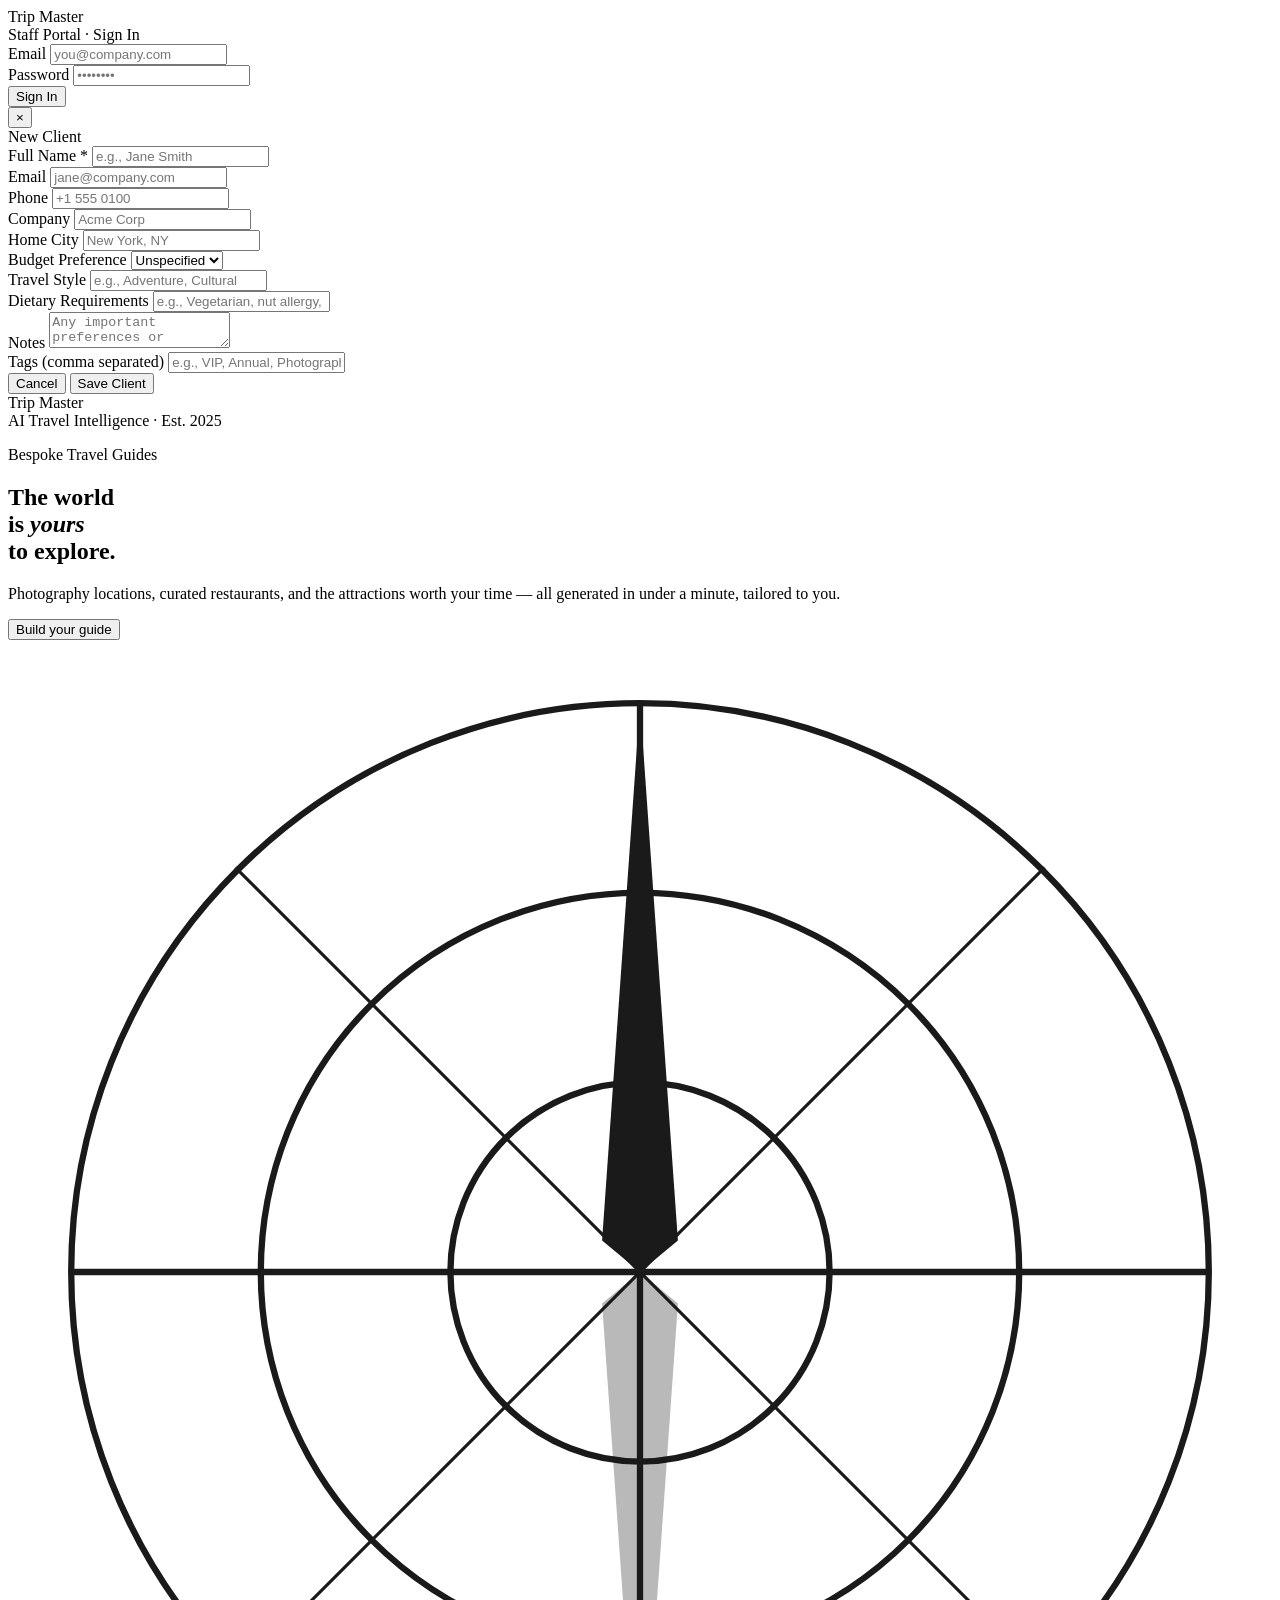
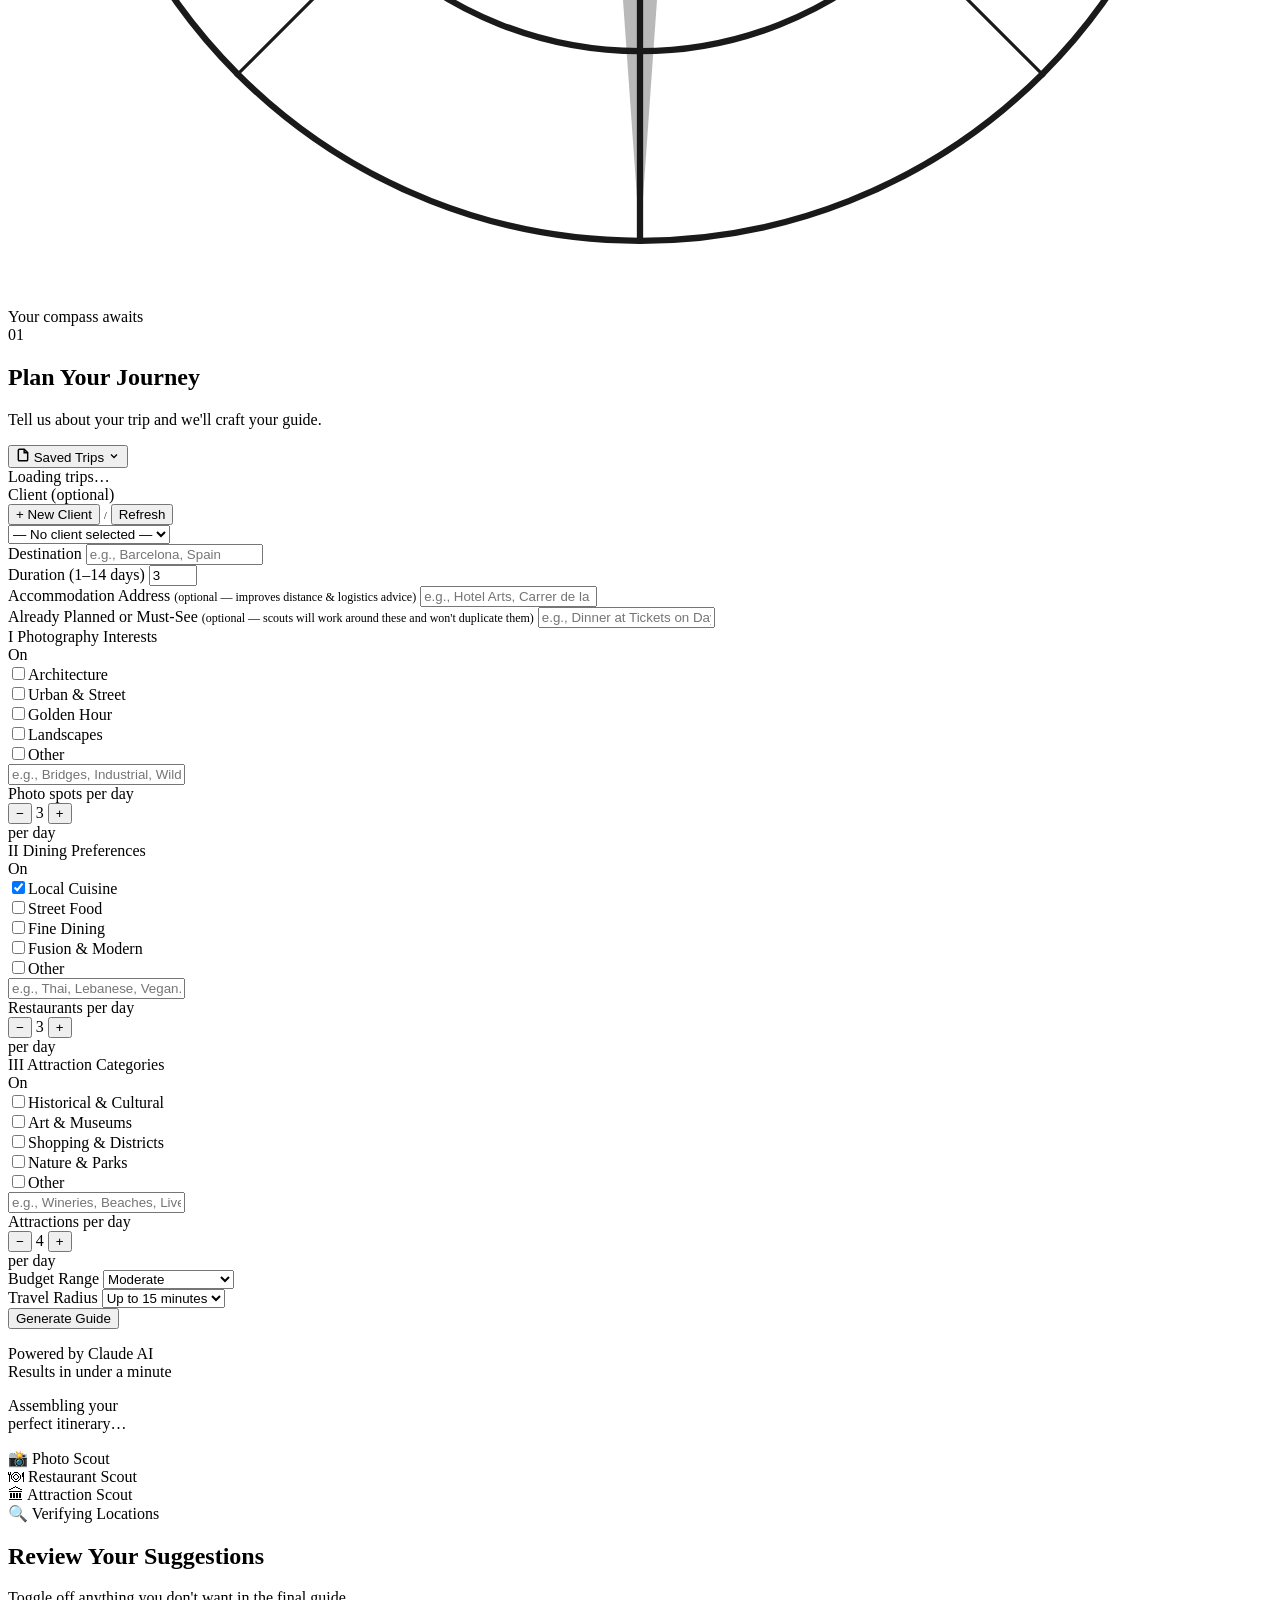
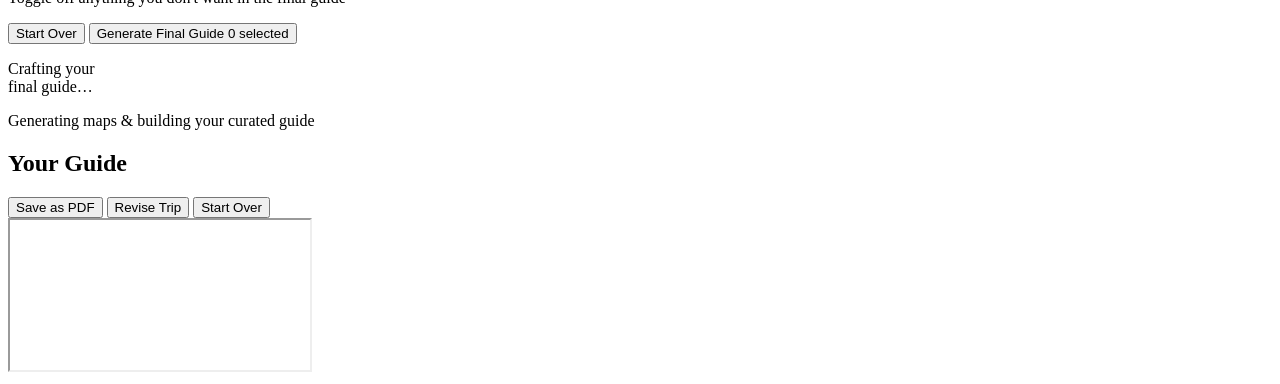
==== frontend/index.html @ 111f6214 "Phase 6: Frontend split — native ES modules, no build step Split the 2721-line index.html into front" ====
<!DOCTYPE html>
<html lang="en">
<head>
    <meta charset="UTF-8">
    <meta name="viewport" content="width=device-width, initial-scale=1.0">
    <title>Trip Master — Bespoke Travel Guides</title>
    <link rel="preconnect" href="https://fonts.googleapis.com">
    <link href="https://fonts.googleapis.com/css2?family=Playfair+Display:ital,wght@0,400;0,700;1,400;1,700&family=Inter:wght@300;400;500;600&display=swap" rel="stylesheet">
    <link rel="stylesheet" href="/src/styles/main.css">
</head>
<body>

    <!-- LOGIN SCREEN (shown when not authenticated) -->
    <div class="login-screen" id="loginScreen">
        <div class="login-box">
            <div class="login-brand">Trip Master</div>
            <div class="login-kicker">Staff Portal &middot; Sign In</div>
            <form id="loginForm" onsubmit="handleLogin(event)">
                <div class="login-field">
                    <label for="loginEmail">Email</label>
                    <input type="email" id="loginEmail" placeholder="you@company.com" required autocomplete="username">
                </div>
                <div class="login-field">
                    <label for="loginPassword">Password</label>
                    <input type="password" id="loginPassword" placeholder="••••••••" required autocomplete="current-password">
                </div>
                <button type="submit" class="login-btn" id="loginBtn">Sign In</button>
                <div class="login-error" id="loginError"></div>
            </form>
        </div>
    </div>

    <!-- CLIENT MODAL (create new client) -->
    <div class="modal-overlay" id="clientModal">
        <div class="modal-box">
            <button class="modal-close" onclick="closeClientModal()" title="Close">&times;</button>
            <div class="modal-title">New Client</div>
            <form id="clientForm" onsubmit="saveNewClient(event)">
                <div class="modal-field">
                    <label>Full Name *</label>
                    <input type="text" id="cName" placeholder="e.g., Jane Smith" required>
                </div>
                <div class="modal-row">
                    <div class="modal-field">
                        <label>Email</label>
                        <input type="email" id="cEmail" placeholder="jane@company.com">
                    </div>
                    <div class="modal-field">
                        <label>Phone</label>
                        <input type="tel" id="cPhone" placeholder="+1 555 0100">
                    </div>
                </div>
                <div class="modal-row">
                    <div class="modal-field">
                        <label>Company</label>
                        <input type="text" id="cCompany" placeholder="Acme Corp">
                    </div>
                    <div class="modal-field">
                        <label>Home City</label>
                        <input type="text" id="cHomeCity" placeholder="New York, NY">
                    </div>
                </div>
                <div class="modal-row">
                    <div class="modal-field">
                        <label>Budget Preference</label>
                        <select id="cBudget">
                            <option value="">Unspecified</option>
                            <option value="budget">Budget</option>
                            <option value="moderate">Moderate</option>
                            <option value="upscale">Upscale</option>
                            <option value="luxury">Luxury</option>
                        </select>
                    </div>
                    <div class="modal-field">
                        <label>Travel Style</label>
                        <input type="text" id="cTravelStyle" placeholder="e.g., Adventure, Cultural">
                    </div>
                </div>
                <div class="modal-field">
                    <label>Dietary Requirements</label>
                    <input type="text" id="cDietary" placeholder="e.g., Vegetarian, nut allergy, no shellfish, halal">
                </div>
                <div class="modal-field">
                    <label>Notes</label>
                    <textarea id="cNotes" placeholder="Any important preferences or context…"></textarea>
                </div>
                <div class="modal-field">
                    <label>Tags (comma separated)</label>
                    <input type="text" id="cTags" placeholder="e.g., VIP, Annual, Photography">
                </div>
                <div class="modal-actions">
                    <button type="button" class="modal-btn" onclick="closeClientModal()">Cancel</button>
                    <button type="submit" class="modal-btn primary" id="saveClientBtn">Save Client</button>
                </div>
            </form>
        </div>
    </div>

    <!-- MASTHEAD -->
    <header class="masthead">
        <div class="masthead-brand">Trip Master</div>
        <div class="masthead-user" id="mastheadUser" style="display:none">
            <span class="masthead-user-name">Signed in as <strong id="mastheadUserName"></strong></span>
            <button class="masthead-btn" onclick="openTripsPanel()" title="View saved trips">Saved Trips</button>
            <button class="masthead-btn" onclick="handleLogout()">Sign Out</button>
        </div>
        <div class="masthead-issue" id="mastheadIssue">AI Travel Intelligence &middot; Est. 2025</div>
    </header>

    <!-- HERO -->
    <section class="hero-spread">
        <div class="hero-text">
            <p class="kicker">Bespoke Travel Guides</p>
            <h1 class="hero-headline">The world<br>is <em>yours</em><br>to explore.</h1>
            <p class="hero-dek">Photography locations, curated restaurants, and the attractions worth your time — all generated in under a minute, tailored to you.</p>
            <button class="hero-cta" onclick="document.querySelector('.form-wrap').scrollIntoView({behavior:'smooth'})">
                Build your guide
                <span class="hero-cta-arrow"></span>
            </button>
        </div>
        <div class="hero-visual">
            <svg viewBox="0 0 200 200" fill="none" xmlns="http://www.w3.org/2000/svg">
                <circle cx="100" cy="100" r="90" stroke="#1a1a1a" stroke-width="1"/>
                <circle cx="100" cy="100" r="60" stroke="#1a1a1a" stroke-width="1"/>
                <circle cx="100" cy="100" r="30" stroke="#1a1a1a" stroke-width="1"/>
                <line x1="100" y1="10" x2="100" y2="190" stroke="#1a1a1a" stroke-width="1"/>
                <line x1="10" y1="100" x2="190" y2="100" stroke="#1a1a1a" stroke-width="1"/>
                <line x1="36" y1="36" x2="164" y2="164" stroke="#1a1a1a" stroke-width="0.5"/>
                <line x1="164" y1="36" x2="36" y2="164" stroke="#1a1a1a" stroke-width="0.5"/>
                <polygon points="100,10 106,95 100,100 94,95" fill="#1a1a1a"/>
                <polygon points="100,190 94,105 100,100 106,105" fill="#1a1a1a" opacity="0.3"/>
            </svg>
            <span class="hero-visual-label">Your compass awaits</span>
        </div>
    </section>

    <!-- FORM -->
    <section class="form-wrap">
        <div class="form-header">
            <div class="form-issue-number">01</div>
            <div class="form-title-group">
                <h2>Plan Your Journey</h2>
                <p>Tell us about your trip and we'll craft your guide.</p>
            </div>
        </div>

        <!-- Saved trips panel (collapsible) -->
        <button type="button" class="trips-panel-toggle" id="tripsPanelToggle" onclick="toggleTripsPanel()">
            <svg width="14" height="14" viewBox="0 0 24 24" fill="none" stroke="currentColor" stroke-width="2.5"><path d="M14 2H6a2 2 0 0 0-2 2v16a2 2 0 0 0 2 2h12a2 2 0 0 0 2-2V8z"/><polyline points="14 2 14 8 20 8"/></svg>
            Saved Trips
            <span id="tripsPanelCount" style="font-size:0.6rem;color:var(--rule)"></span>
            <svg class="trips-arrow" width="12" height="12" viewBox="0 0 24 24" fill="none" stroke="currentColor" stroke-width="2.5"><polyline points="6 9 12 15 18 9"/></svg>
        </button>
        <div class="trips-panel" id="tripsPanel">
            <div class="trips-panel-inner" id="tripsPanelInner">
                <div class="trips-empty">Loading trips…</div>
            </div>
        </div>

        <form id="tripForm">

            <!-- Client selector -->
            <div class="client-field-wrap">
                <div class="client-field-label">
                    <span>Client (optional)</span>
                    <div class="client-field-actions">
                        <button type="button" class="client-action-btn" onclick="openClientModal()">+ New Client</button>
                        <span style="color:var(--rule);font-size:0.62rem;">/</span>
                        <button type="button" class="client-action-btn" onclick="refreshClientList()">Refresh</button>
                    </div>
                </div>
                <select id="clientSelect" class="client-select">
                    <option value="">— No client selected —</option>
                </select>
            </div>

            <div class="field-row">
                <div class="field">
                    <label for="location">Destination</label>
                    <input type="text" id="location" placeholder="e.g., Barcelona, Spain" required>
                </div>
                <div class="field">
                    <label for="duration">Duration (1–14 days)</label>
                    <input type="number" id="duration" min="1" max="14" value="3" required>
                </div>
            </div>

            <div class="field-row">
                <div class="field" style="grid-column: 1 / -1;">
                    <label for="accommodation">Accommodation Address <span style="font-weight:300;text-transform:none;letter-spacing:0;font-size:0.75em;color:var(--rule)">(optional — improves distance &amp; logistics advice)</span></label>
                    <input type="text" id="accommodation" placeholder="e.g., Hotel Arts, Carrer de la Marina 19-21, Barcelona">
                </div>
            </div>

            <div class="field-row">
                <div class="field" style="grid-column: 1 / -1;">
                    <label for="prePlanned">Already Planned or Must-See <span style="font-weight:300;text-transform:none;letter-spacing:0;font-size:0.75em;color:var(--rule)">(optional — scouts will work around these and won't duplicate them)</span></label>
                    <input type="text" id="prePlanned" placeholder="e.g., Dinner at Tickets on Day 2, Sagrada Família visit booked for Day 1 morning">
                </div>
            </div>

            <!-- Photography -->
            <div class="cat-section" id="section-photos">
                <div class="cat-header">
                    <span class="cat-number">I</span>
                    <span class="cat-title">Photography Interests</span>
                    <div class="section-toggle on" id="toggle-photos" onclick="toggleSection('photos')" title="Enable or disable this section">
                        <span class="section-toggle-label" id="toggle-photos-label">On</span>
                        <div class="toggle-track"><div class="toggle-thumb"></div></div>
                    </div>
                </div>
                <div class="pill-grid">
                    <div class="pill-item"><input type="checkbox" id="p1" name="photo_interests" value="Architecture & Buildings"><label for="p1">Architecture</label></div>
                    <div class="pill-item"><input type="checkbox" id="p2" name="photo_interests" value="Urban & Street Photography"><label for="p2">Urban & Street</label></div>
                    <div class="pill-item"><input type="checkbox" id="p3" name="photo_interests" value="Sunrise & Sunset (Golden Hour)"><label for="p3">Golden Hour</label></div>
                    <div class="pill-item"><input type="checkbox" id="p4" name="photo_interests" value="Landscapes & Nature"><label for="p4">Landscapes</label></div>
                    <div class="pill-item"><input type="checkbox" id="p5" name="photo_interests" value="other" onchange="toggleOther(this,'photo_other_text')"><label for="p5">Other</label></div>
                </div>
                <div class="other-reveal" id="photo_other_text_wrapper">
                    <input type="text" id="photo_other_text" placeholder="e.g., Bridges, Industrial, Wildlife...">
                </div>
                <div class="count-row">
                    <span class="count-label">Photo spots per day</span>
                    <div class="count-stepper">
                        <button type="button" class="count-btn" onclick="adjustCount('photos_per_day', -1)">−</button>
                        <span class="count-value" id="photos_per_day_display">3</span>
                        <button type="button" class="count-btn" onclick="adjustCount('photos_per_day', 1)">+</button>
                    </div>
                    <input type="hidden" id="photos_per_day" value="3">
                    <span class="count-hint">per day</span>
                </div>
            </div>

            <!-- Dining -->
            <div class="cat-section" id="section-dining">
                <div class="cat-header">
                    <span class="cat-number">II</span>
                    <span class="cat-title">Dining Preferences</span>
                    <div class="section-toggle on" id="toggle-dining" onclick="toggleSection('dining')" title="Enable or disable this section">
                        <span class="section-toggle-label" id="toggle-dining-label">On</span>
                        <div class="toggle-track"><div class="toggle-thumb"></div></div>
                    </div>
                </div>
                <div class="pill-grid">
                    <div class="pill-item"><input type="checkbox" id="c1" name="cuisines" value="Traditional Local Cuisine" checked><label for="c1">Local Cuisine</label></div>
                    <div class="pill-item"><input type="checkbox" id="c2" name="cuisines" value="Street Food & Casual"><label for="c2">Street Food</label></div>
                    <div class="pill-item"><input type="checkbox" id="c3" name="cuisines" value="Fine Dining & Upscale"><label for="c3">Fine Dining</label></div>
                    <div class="pill-item"><input type="checkbox" id="c4" name="cuisines" value="Fusion & Modern"><label for="c4">Fusion & Modern</label></div>
                    <div class="pill-item"><input type="checkbox" id="c5" name="cuisines" value="other" onchange="toggleOther(this,'cuisine_other_text')"><label for="c5">Other</label></div>
                </div>
                <div class="other-reveal" id="cuisine_other_text_wrapper">
                    <input type="text" id="cuisine_other_text" placeholder="e.g., Thai, Lebanese, Vegan...">
                </div>
                <div class="count-row">
                    <span class="count-label">Restaurants per day</span>
                    <div class="count-stepper">
                        <button type="button" class="count-btn" onclick="adjustCount('restaurants_per_day', -1)">−</button>
                        <span class="count-value" id="restaurants_per_day_display">3</span>
                        <button type="button" class="count-btn" onclick="adjustCount('restaurants_per_day', 1)">+</button>
                    </div>
                    <input type="hidden" id="restaurants_per_day" value="3">
                    <span class="count-hint">per day</span>
                </div>
            </div>

            <!-- Attractions -->
            <div class="cat-section" id="section-attractions">
                <div class="cat-header">
                    <span class="cat-number">III</span>
                    <span class="cat-title">Attraction Categories</span>
                    <div class="section-toggle on" id="toggle-attractions" onclick="toggleSection('attractions')" title="Enable or disable this section">
                        <span class="section-toggle-label" id="toggle-attractions-label">On</span>
                        <div class="toggle-track"><div class="toggle-thumb"></div></div>
                    </div>
                </div>
                <div class="pill-grid">
                    <div class="pill-item"><input type="checkbox" id="a1" name="attractions" value="Historical & Cultural Sites"><label for="a1">Historical & Cultural</label></div>
                    <div class="pill-item"><input type="checkbox" id="a2" name="attractions" value="Art, Museums & Galleries"><label for="a2">Art & Museums</label></div>
                    <div class="pill-item"><input type="checkbox" id="a3" name="attractions" value="Shopping & Neighborhoods"><label for="a3">Shopping & Districts</label></div>
                    <div class="pill-item"><input type="checkbox" id="a4" name="attractions" value="Nature, Parks & Gardens"><label for="a4">Nature & Parks</label></div>
                    <div class="pill-item"><input type="checkbox" id="a5" name="attractions" value="other" onchange="toggleOther(this,'attr_other_text')"><label for="a5">Other</label></div>
                </div>
                <div class="other-reveal" id="attr_other_text_wrapper">
                    <input type="text" id="attr_other_text" placeholder="e.g., Wineries, Beaches, Live Music...">
                </div>
                <div class="count-row">
                    <span class="count-label">Attractions per day</span>
                    <div class="count-stepper">
                        <button type="button" class="count-btn" onclick="adjustCount('attractions_per_day', -1)">−</button>
                        <span class="count-value" id="attractions_per_day_display">4</span>
                        <button type="button" class="count-btn" onclick="adjustCount('attractions_per_day', 1)">+</button>
                    </div>
                    <input type="hidden" id="attractions_per_day" value="4">
                    <span class="count-hint">per day</span>
                </div>
            </div>

            <!-- Budget + Distance -->
            <div class="field-row">
                <div class="field">
                    <label for="budget">Budget Range</label>
                    <select id="budget" required>
                        <option value="">Select...</option>
                        <option value="Budget-Conscious">Budget-Conscious</option>
                        <option value="Moderate" selected>Moderate</option>
                        <option value="Upscale">Upscale</option>
                        <option value="Flexible">Flexible</option>
                    </select>
                </div>
                <div class="field">
                    <label for="distance">Travel Radius</label>
                    <select id="distance" required>
                        <option value="">Select...</option>
                        <option value="City Center Only">City Center Only</option>
                        <option value="Up to 15 minutes" selected>Up to 15 minutes</option>
                        <option value="Up to 30 minutes">Up to 30 minutes</option>
                        <option value="Flexible">Flexible</option>
                    </select>
                </div>
            </div>

            <div id="errorMessage" class="error-message"></div>

            <div class="submit-row">
                <button type="submit" class="submit-btn" id="submitBtn">Generate Guide</button>
                <p class="submit-note">Powered by Claude AI<br>Results in under a minute</p>
            </div>

        </form>
    </section>

    <!-- LOADING -->
    <div class="loading" id="loading">
        <p class="loading-headline">Assembling your<br>perfect itinerary&hellip;</p>
        <div class="progress-steps">
            <div class="progress-step" id="step-photos">📸 Photo Scout</div>
            <div class="progress-step" id="step-restaurants">🍽 Restaurant Scout</div>
            <div class="progress-step" id="step-attractions">🏛 Attraction Scout</div>
            <div class="progress-step" id="step-building">🔍 Verifying Locations</div>
        </div>
        <p id="loadingMessage" class="loading-status"></p>
    </div>

    <!-- REVIEW SCREEN -->
    <div class="review-container" id="reviewContainer">
        <div class="review-masthead">
            <div>
                <h2 id="reviewTitle">Review Your Suggestions</h2>
                <p id="reviewSubtitle">Toggle off anything you don't want in the final guide</p>
            </div>
            <div class="review-btns">
                <button onclick="resetForm()">Start Over</button>
                <button class="review-generate-btn" id="generateFinalBtn" onclick="generateFinalGuide()">
                    Generate Final Guide
                    <span class="review-generate-count" id="finalCountBadge">0 selected</span>
                </button>
            </div>
        </div>
        <div class="review-body" id="reviewBody"></div>
    </div>

    <!-- FINALIZING STATE -->
    <div class="finalizing" id="finalizing">
        <p class="loading-headline">Crafting your<br>final guide&hellip;</p>
        <p class="finalizing-sub">Generating maps &amp; building your curated guide</p>
    </div>

    <!-- RESULTS -->
    <div class="result-container" id="resultContainer">
        <div class="result-masthead">
            <div>
                <h2 id="resultTitle">Your Guide</h2>
                <p id="resultSubtitle"></p>
            </div>
            <div class="result-btns">
                <button onclick="printGuide()">Save as PDF</button>
                <button onclick="reviseTrip()">Revise Trip</button>
                <button onclick="resetForm()">Start Over</button>
            </div>
        </div>
        <iframe id="previewFrame" class="result-preview"></iframe>
    </div>

    <script type="module" src="/src/main.js"></script>
</body>
</html>
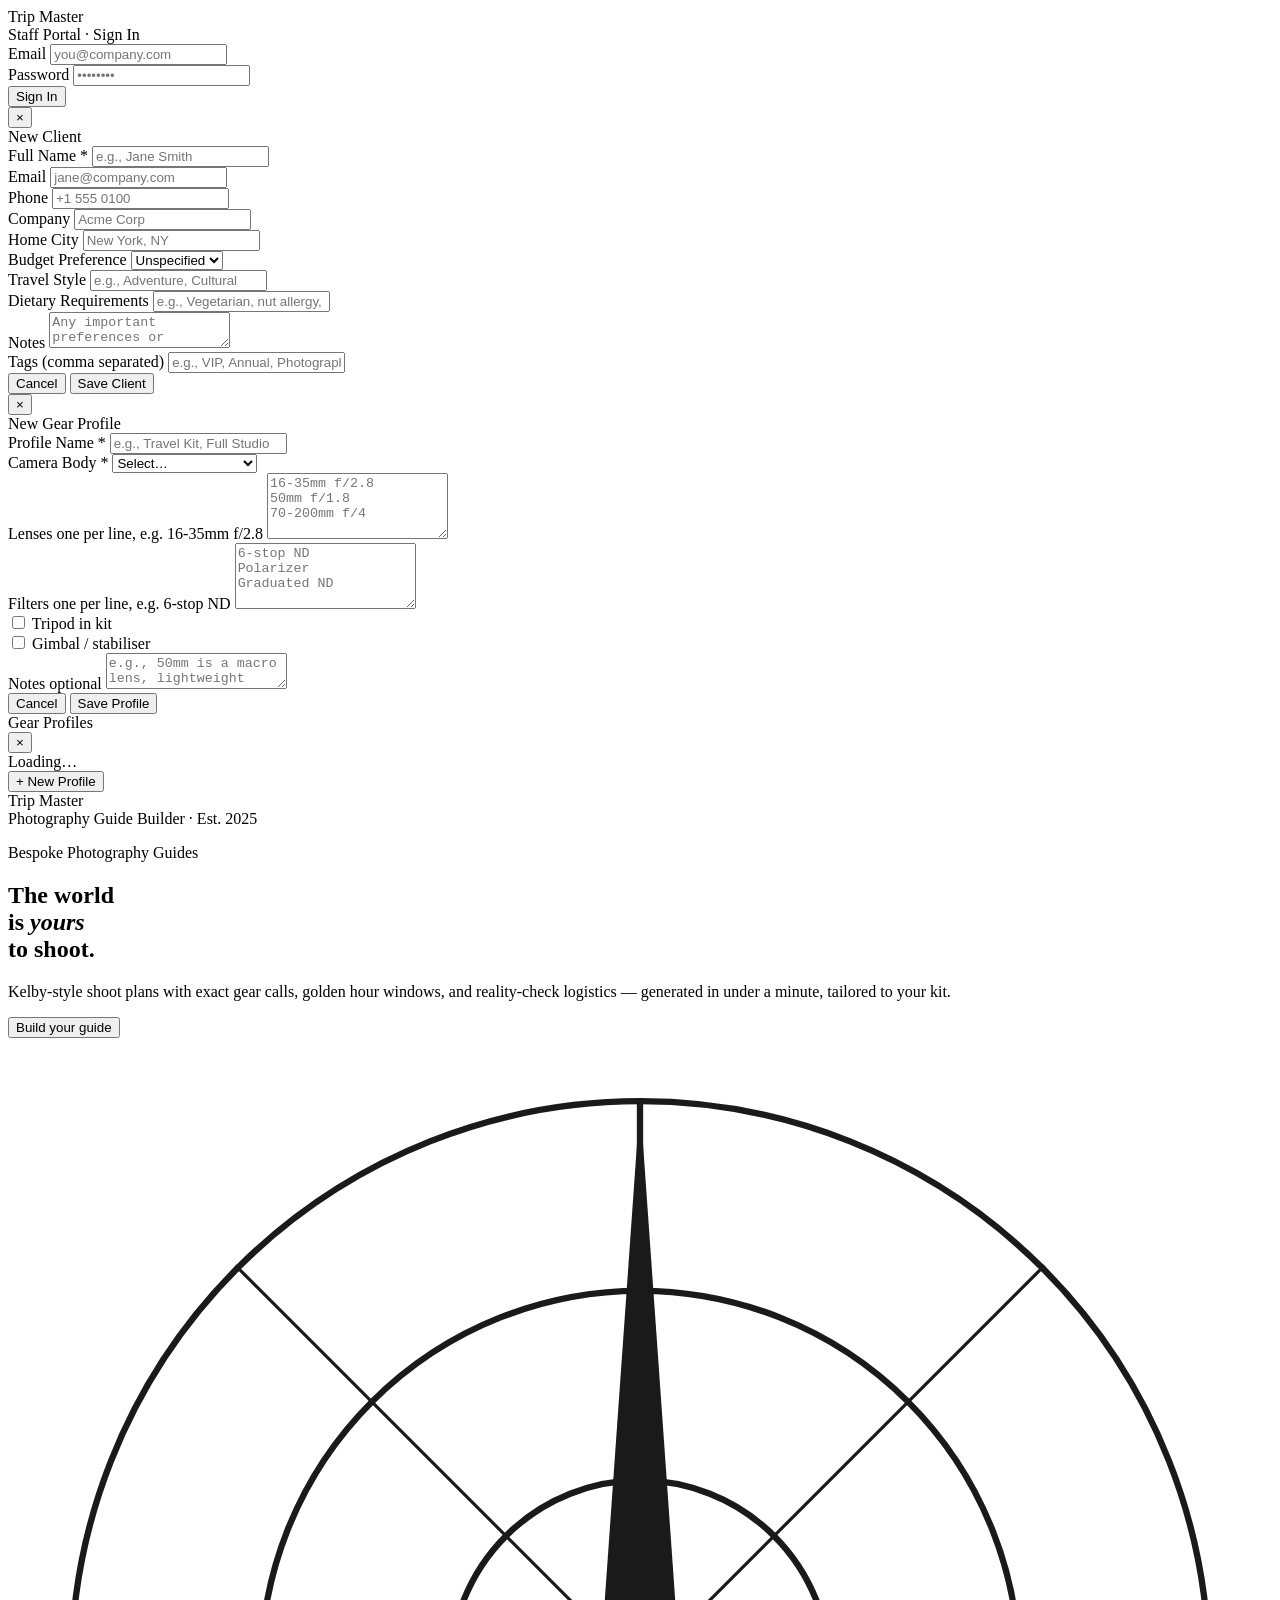
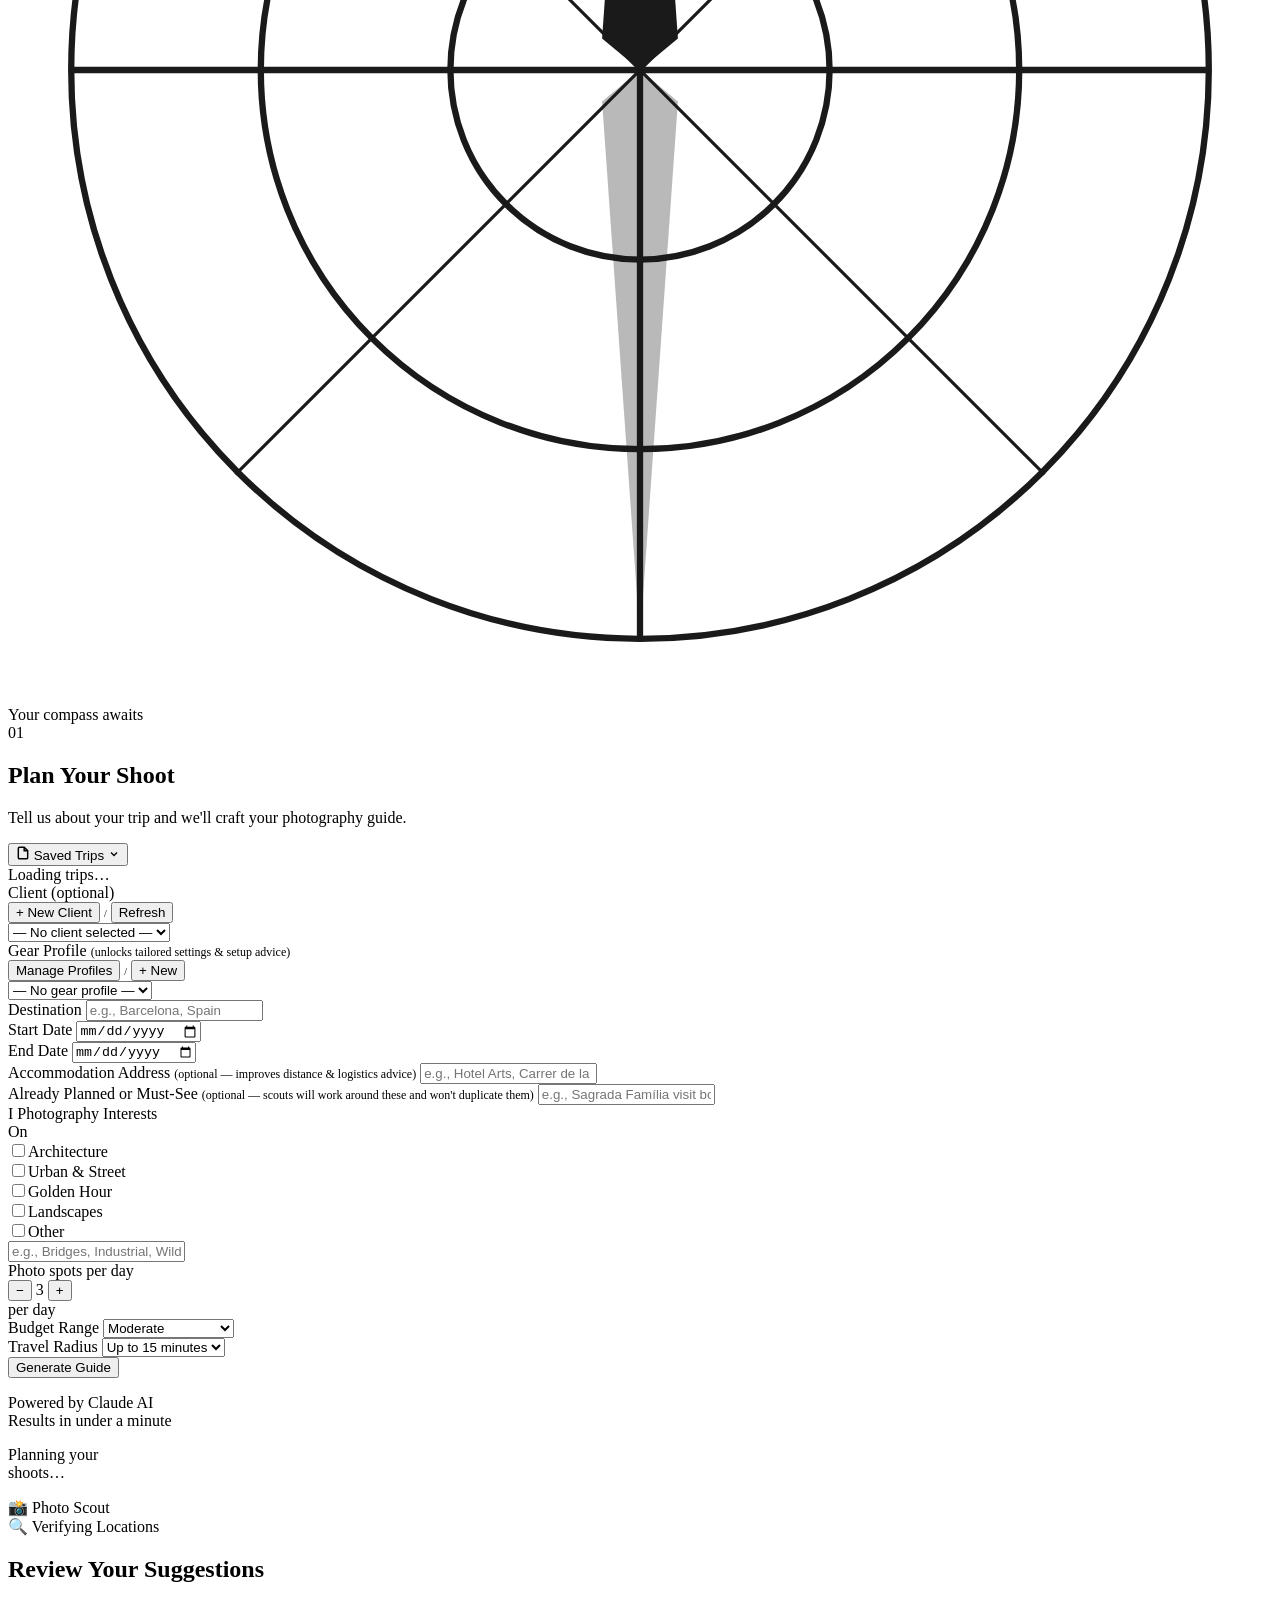
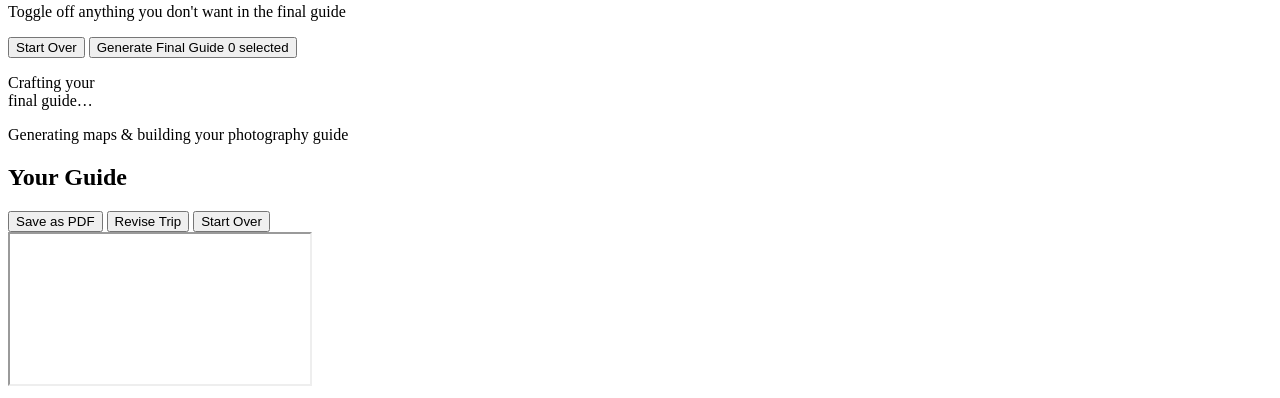
==== commit c70f5aed: "Phase 4 + 5: Photography pivot — frontend UI & test suite Phase 4 — Frontend (photography-only UI): " ====
--- a/frontend/index.html
+++ b/frontend/index.html
@@ -3,7 +3,7 @@
 <head>
     <meta charset="UTF-8">
     <meta name="viewport" content="width=device-width, initial-scale=1.0">
-    <title>Trip Master — Bespoke Travel Guides</title>
+    <title>Trip Master — Photography Guide Builder</title>
     <link rel="preconnect" href="https://fonts.googleapis.com">
     <link href="https://fonts.googleapis.com/css2?family=Playfair+Display:ital,wght@0,400;0,700;1,400;1,700&family=Inter:wght@300;400;500;600&display=swap" rel="stylesheet">
     <link rel="stylesheet" href="/src/styles/main.css">
@@ -96,6 +96,84 @@
         </div>
     </div>
 
+    <!-- GEAR PROFILE MODAL (create / edit gear vault) -->
+    <div class="modal-overlay" id="gearProfileModal">
+        <div class="modal-box modal-box--wide">
+            <button class="modal-close" onclick="closeGearProfileModal()" title="Close">&times;</button>
+            <div class="modal-title" id="gearModalTitle">New Gear Profile</div>
+            <form id="gearProfileForm" onsubmit="saveGearProfile(event)">
+                <input type="hidden" id="gearProfileId">
+                <div class="modal-row">
+                    <div class="modal-field">
+                        <label>Profile Name *</label>
+                        <input type="text" id="gpName" placeholder="e.g., Travel Kit, Full Studio" required>
+                    </div>
+                    <div class="modal-field">
+                        <label>Camera Body *</label>
+                        <select id="gpCameraType" required>
+                            <option value="">Select…</option>
+                            <option value="full_frame_mirrorless">Full-frame mirrorless</option>
+                            <option value="apsc_mirrorless">APS-C mirrorless</option>
+                            <option value="apsc_dslr">APS-C DSLR</option>
+                            <option value="full_frame_dslr">Full-frame DSLR</option>
+                            <option value="smartphone">Smartphone</option>
+                            <option value="film_35mm">35mm film</option>
+                            <option value="film_medium_format">Medium-format film</option>
+                        </select>
+                    </div>
+                </div>
+                <div class="modal-row">
+                    <div class="modal-field">
+                        <label>Lenses <span class="modal-hint">one per line, e.g. 16-35mm f/2.8</span></label>
+                        <textarea id="gpLenses" rows="4" placeholder="16-35mm f/2.8&#10;50mm f/1.8&#10;70-200mm f/4"></textarea>
+                    </div>
+                    <div class="modal-field">
+                        <label>Filters <span class="modal-hint">one per line, e.g. 6-stop ND</span></label>
+                        <textarea id="gpFilters" rows="4" placeholder="6-stop ND&#10;Polarizer&#10;Graduated ND"></textarea>
+                    </div>
+                </div>
+                <div class="modal-row">
+                    <div class="modal-field modal-field--checkbox">
+                        <label class="checkbox-label">
+                            <input type="checkbox" id="gpHasTripod">
+                            Tripod in kit
+                        </label>
+                    </div>
+                    <div class="modal-field modal-field--checkbox">
+                        <label class="checkbox-label">
+                            <input type="checkbox" id="gpHasGimbal">
+                            Gimbal / stabiliser
+                        </label>
+                    </div>
+                </div>
+                <div class="modal-field">
+                    <label>Notes <span class="modal-hint">optional</span></label>
+                    <textarea id="gpNotes" rows="2" placeholder="e.g., 50mm is a macro lens, lightweight travel tripod only"></textarea>
+                </div>
+                <div class="modal-actions">
+                    <button type="button" class="modal-btn" onclick="closeGearProfileModal()">Cancel</button>
+                    <button type="submit" class="modal-btn primary" id="saveGearProfileBtn">Save Profile</button>
+                </div>
+            </form>
+        </div>
+    </div>
+
+    <!-- GEAR PANEL (slide-in panel to manage gear profiles) -->
+    <div class="gear-panel-overlay" id="gearPanel">
+        <div class="gear-panel">
+            <div class="gear-panel-header">
+                <div class="gear-panel-title">Gear Profiles</div>
+                <button class="gear-panel-close" onclick="closeGearPanel()" title="Close">&times;</button>
+            </div>
+            <div class="gear-panel-body">
+                <div id="gearProfileList"><div class="gear-list-empty">Loading…</div></div>
+            </div>
+            <div class="gear-panel-footer">
+                <button class="modal-btn primary" onclick="openGearProfileModal(null)">+ New Profile</button>
+            </div>
+        </div>
+    </div>
+
     <!-- MASTHEAD -->
     <header class="masthead">
         <div class="masthead-brand">Trip Master</div>
@@ -104,15 +182,15 @@
             <button class="masthead-btn" onclick="openTripsPanel()" title="View saved trips">Saved Trips</button>
             <button class="masthead-btn" onclick="handleLogout()">Sign Out</button>
         </div>
-        <div class="masthead-issue" id="mastheadIssue">AI Travel Intelligence &middot; Est. 2025</div>
+        <div class="masthead-issue" id="mastheadIssue">Photography Guide Builder &middot; Est. 2025</div>
     </header>
 
     <!-- HERO -->
     <section class="hero-spread">
         <div class="hero-text">
-            <p class="kicker">Bespoke Travel Guides</p>
-            <h1 class="hero-headline">The world<br>is <em>yours</em><br>to explore.</h1>
-            <p class="hero-dek">Photography locations, curated restaurants, and the attractions worth your time — all generated in under a minute, tailored to you.</p>
+            <p class="kicker">Bespoke Photography Guides</p>
+            <h1 class="hero-headline">The world<br>is <em>yours</em><br>to shoot.</h1>
+            <p class="hero-dek">Kelby-style shoot plans with exact gear calls, golden hour windows, and reality-check logistics — generated in under a minute, tailored to your kit.</p>
             <button class="hero-cta" onclick="document.querySelector('.form-wrap').scrollIntoView({behavior:'smooth'})">
                 Build your guide
                 <span class="hero-cta-arrow"></span>
@@ -139,8 +217,8 @@
         <div class="form-header">
             <div class="form-issue-number">01</div>
             <div class="form-title-group">
-                <h2>Plan Your Journey</h2>
-                <p>Tell us about your trip and we'll craft your guide.</p>
+                <h2>Plan Your Shoot</h2>
+                <p>Tell us about your trip and we'll craft your photography guide.</p>
             </div>
         </div>
 
@@ -174,14 +252,34 @@
                 </select>
             </div>
 
-            <div class="field-row">
+            <!-- Gear profile selector -->
+            <div class="client-field-wrap">
+                <div class="client-field-label">
+                    <span>Gear Profile <span style="font-weight:300;font-size:0.75em;color:var(--rule)">(unlocks tailored settings &amp; setup advice)</span></span>
+                    <div class="client-field-actions">
+                        <button type="button" class="client-action-btn" onclick="openGearPanel()">Manage Profiles</button>
+                        <span style="color:var(--rule);font-size:0.62rem;">/</span>
+                        <button type="button" class="client-action-btn" onclick="openGearProfileModal(null)">+ New</button>
+                    </div>
+                </div>
+                <select id="gearProfileSelect" class="client-select">
+                    <option value="">— No gear profile —</option>
+                </select>
+            </div>
+
+            <!-- Destination + Dates -->
+            <div class="field-row field-row--3col">
                 <div class="field">
                     <label for="location">Destination</label>
                     <input type="text" id="location" placeholder="e.g., Barcelona, Spain" required>
                 </div>
                 <div class="field">
-                    <label for="duration">Duration (1–14 days)</label>
-                    <input type="number" id="duration" min="1" max="14" value="3" required>
+                    <label for="startDate">Start Date</label>
+                    <input type="date" id="startDate" required>
+                </div>
+                <div class="field">
+                    <label for="endDate">End Date</label>
+                    <input type="date" id="endDate" required>
                 </div>
             </div>
 
@@ -195,11 +293,11 @@
             <div class="field-row">
                 <div class="field" style="grid-column: 1 / -1;">
                     <label for="prePlanned">Already Planned or Must-See <span style="font-weight:300;text-transform:none;letter-spacing:0;font-size:0.75em;color:var(--rule)">(optional — scouts will work around these and won't duplicate them)</span></label>
-                    <input type="text" id="prePlanned" placeholder="e.g., Dinner at Tickets on Day 2, Sagrada Família visit booked for Day 1 morning">
-                </div>
-            </div>
-
-            <!-- Photography -->
+                    <input type="text" id="prePlanned" placeholder="e.g., Sagrada Família visit booked for Day 1 morning, staying near Gothic Quarter">
+                </div>
+            </div>
+
+            <!-- Photography Interests -->
             <div class="cat-section" id="section-photos">
                 <div class="cat-header">
                     <span class="cat-number">I</span>
@@ -227,70 +325,6 @@
                         <button type="button" class="count-btn" onclick="adjustCount('photos_per_day', 1)">+</button>
                     </div>
                     <input type="hidden" id="photos_per_day" value="3">
-                    <span class="count-hint">per day</span>
-                </div>
-            </div>
-
-            <!-- Dining -->
-            <div class="cat-section" id="section-dining">
-                <div class="cat-header">
-                    <span class="cat-number">II</span>
-                    <span class="cat-title">Dining Preferences</span>
-                    <div class="section-toggle on" id="toggle-dining" onclick="toggleSection('dining')" title="Enable or disable this section">
-                        <span class="section-toggle-label" id="toggle-dining-label">On</span>
-                        <div class="toggle-track"><div class="toggle-thumb"></div></div>
-                    </div>
-                </div>
-                <div class="pill-grid">
-                    <div class="pill-item"><input type="checkbox" id="c1" name="cuisines" value="Traditional Local Cuisine" checked><label for="c1">Local Cuisine</label></div>
-                    <div class="pill-item"><input type="checkbox" id="c2" name="cuisines" value="Street Food & Casual"><label for="c2">Street Food</label></div>
-                    <div class="pill-item"><input type="checkbox" id="c3" name="cuisines" value="Fine Dining & Upscale"><label for="c3">Fine Dining</label></div>
-                    <div class="pill-item"><input type="checkbox" id="c4" name="cuisines" value="Fusion & Modern"><label for="c4">Fusion & Modern</label></div>
-                    <div class="pill-item"><input type="checkbox" id="c5" name="cuisines" value="other" onchange="toggleOther(this,'cuisine_other_text')"><label for="c5">Other</label></div>
-                </div>
-                <div class="other-reveal" id="cuisine_other_text_wrapper">
-                    <input type="text" id="cuisine_other_text" placeholder="e.g., Thai, Lebanese, Vegan...">
-                </div>
-                <div class="count-row">
-                    <span class="count-label">Restaurants per day</span>
-                    <div class="count-stepper">
-                        <button type="button" class="count-btn" onclick="adjustCount('restaurants_per_day', -1)">−</button>
-                        <span class="count-value" id="restaurants_per_day_display">3</span>
-                        <button type="button" class="count-btn" onclick="adjustCount('restaurants_per_day', 1)">+</button>
-                    </div>
-                    <input type="hidden" id="restaurants_per_day" value="3">
-                    <span class="count-hint">per day</span>
-                </div>
-            </div>
-
-            <!-- Attractions -->
-            <div class="cat-section" id="section-attractions">
-                <div class="cat-header">
-                    <span class="cat-number">III</span>
-                    <span class="cat-title">Attraction Categories</span>
-                    <div class="section-toggle on" id="toggle-attractions" onclick="toggleSection('attractions')" title="Enable or disable this section">
-                        <span class="section-toggle-label" id="toggle-attractions-label">On</span>
-                        <div class="toggle-track"><div class="toggle-thumb"></div></div>
-                    </div>
-                </div>
-                <div class="pill-grid">
-                    <div class="pill-item"><input type="checkbox" id="a1" name="attractions" value="Historical & Cultural Sites"><label for="a1">Historical & Cultural</label></div>
-                    <div class="pill-item"><input type="checkbox" id="a2" name="attractions" value="Art, Museums & Galleries"><label for="a2">Art & Museums</label></div>
-                    <div class="pill-item"><input type="checkbox" id="a3" name="attractions" value="Shopping & Neighborhoods"><label for="a3">Shopping & Districts</label></div>
-                    <div class="pill-item"><input type="checkbox" id="a4" name="attractions" value="Nature, Parks & Gardens"><label for="a4">Nature & Parks</label></div>
-                    <div class="pill-item"><input type="checkbox" id="a5" name="attractions" value="other" onchange="toggleOther(this,'attr_other_text')"><label for="a5">Other</label></div>
-                </div>
-                <div class="other-reveal" id="attr_other_text_wrapper">
-                    <input type="text" id="attr_other_text" placeholder="e.g., Wineries, Beaches, Live Music...">
-                </div>
-                <div class="count-row">
-                    <span class="count-label">Attractions per day</span>
-                    <div class="count-stepper">
-                        <button type="button" class="count-btn" onclick="adjustCount('attractions_per_day', -1)">−</button>
-                        <span class="count-value" id="attractions_per_day_display">4</span>
-                        <button type="button" class="count-btn" onclick="adjustCount('attractions_per_day', 1)">+</button>
-                    </div>
-                    <input type="hidden" id="attractions_per_day" value="4">
                     <span class="count-hint">per day</span>
                 </div>
             </div>
@@ -331,11 +365,9 @@
 
     <!-- LOADING -->
     <div class="loading" id="loading">
-        <p class="loading-headline">Assembling your<br>perfect itinerary&hellip;</p>
+        <p class="loading-headline">Planning your<br>shoots&hellip;</p>
         <div class="progress-steps">
             <div class="progress-step" id="step-photos">📸 Photo Scout</div>
-            <div class="progress-step" id="step-restaurants">🍽 Restaurant Scout</div>
-            <div class="progress-step" id="step-attractions">🏛 Attraction Scout</div>
             <div class="progress-step" id="step-building">🔍 Verifying Locations</div>
         </div>
         <p id="loadingMessage" class="loading-status"></p>
@@ -362,7 +394,7 @@
     <!-- FINALIZING STATE -->
     <div class="finalizing" id="finalizing">
         <p class="loading-headline">Crafting your<br>final guide&hellip;</p>
-        <p class="finalizing-sub">Generating maps &amp; building your curated guide</p>
+        <p class="finalizing-sub">Generating maps &amp; building your photography guide</p>
     </div>
 
     <!-- RESULTS -->
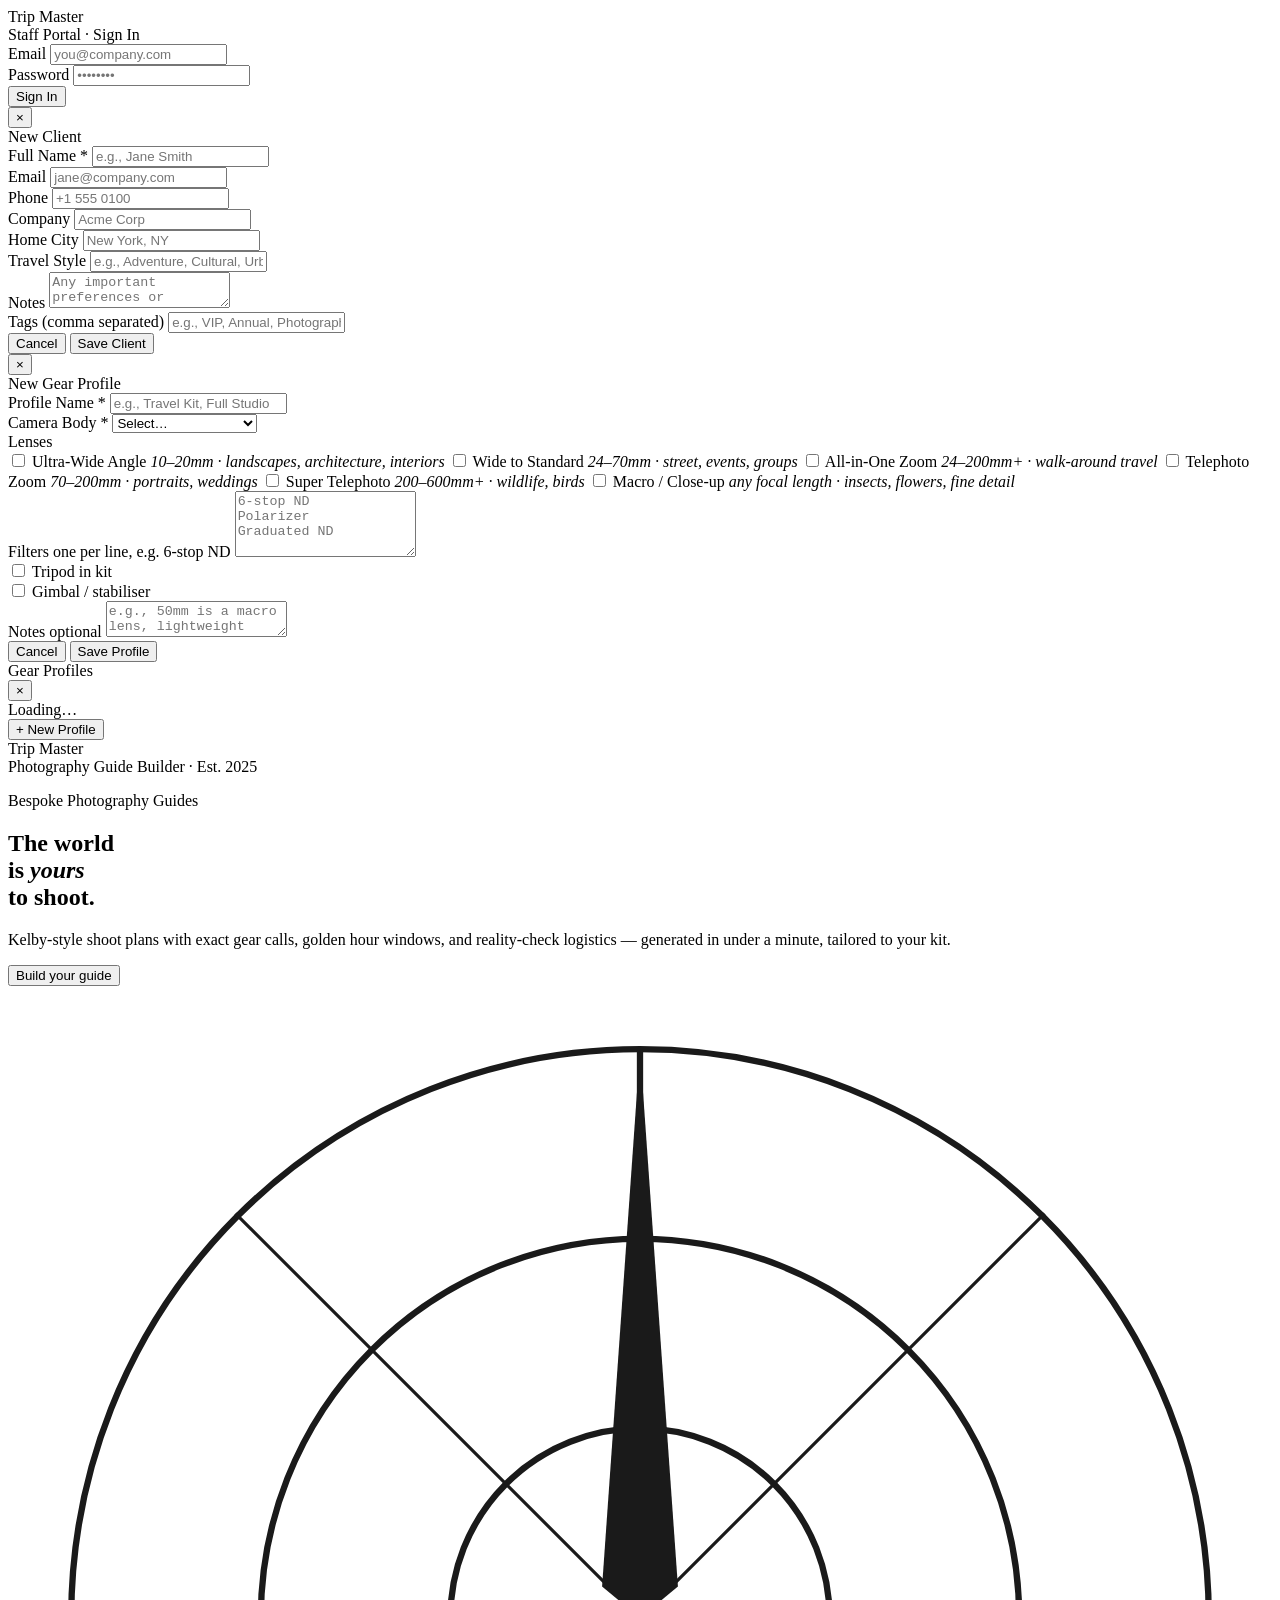
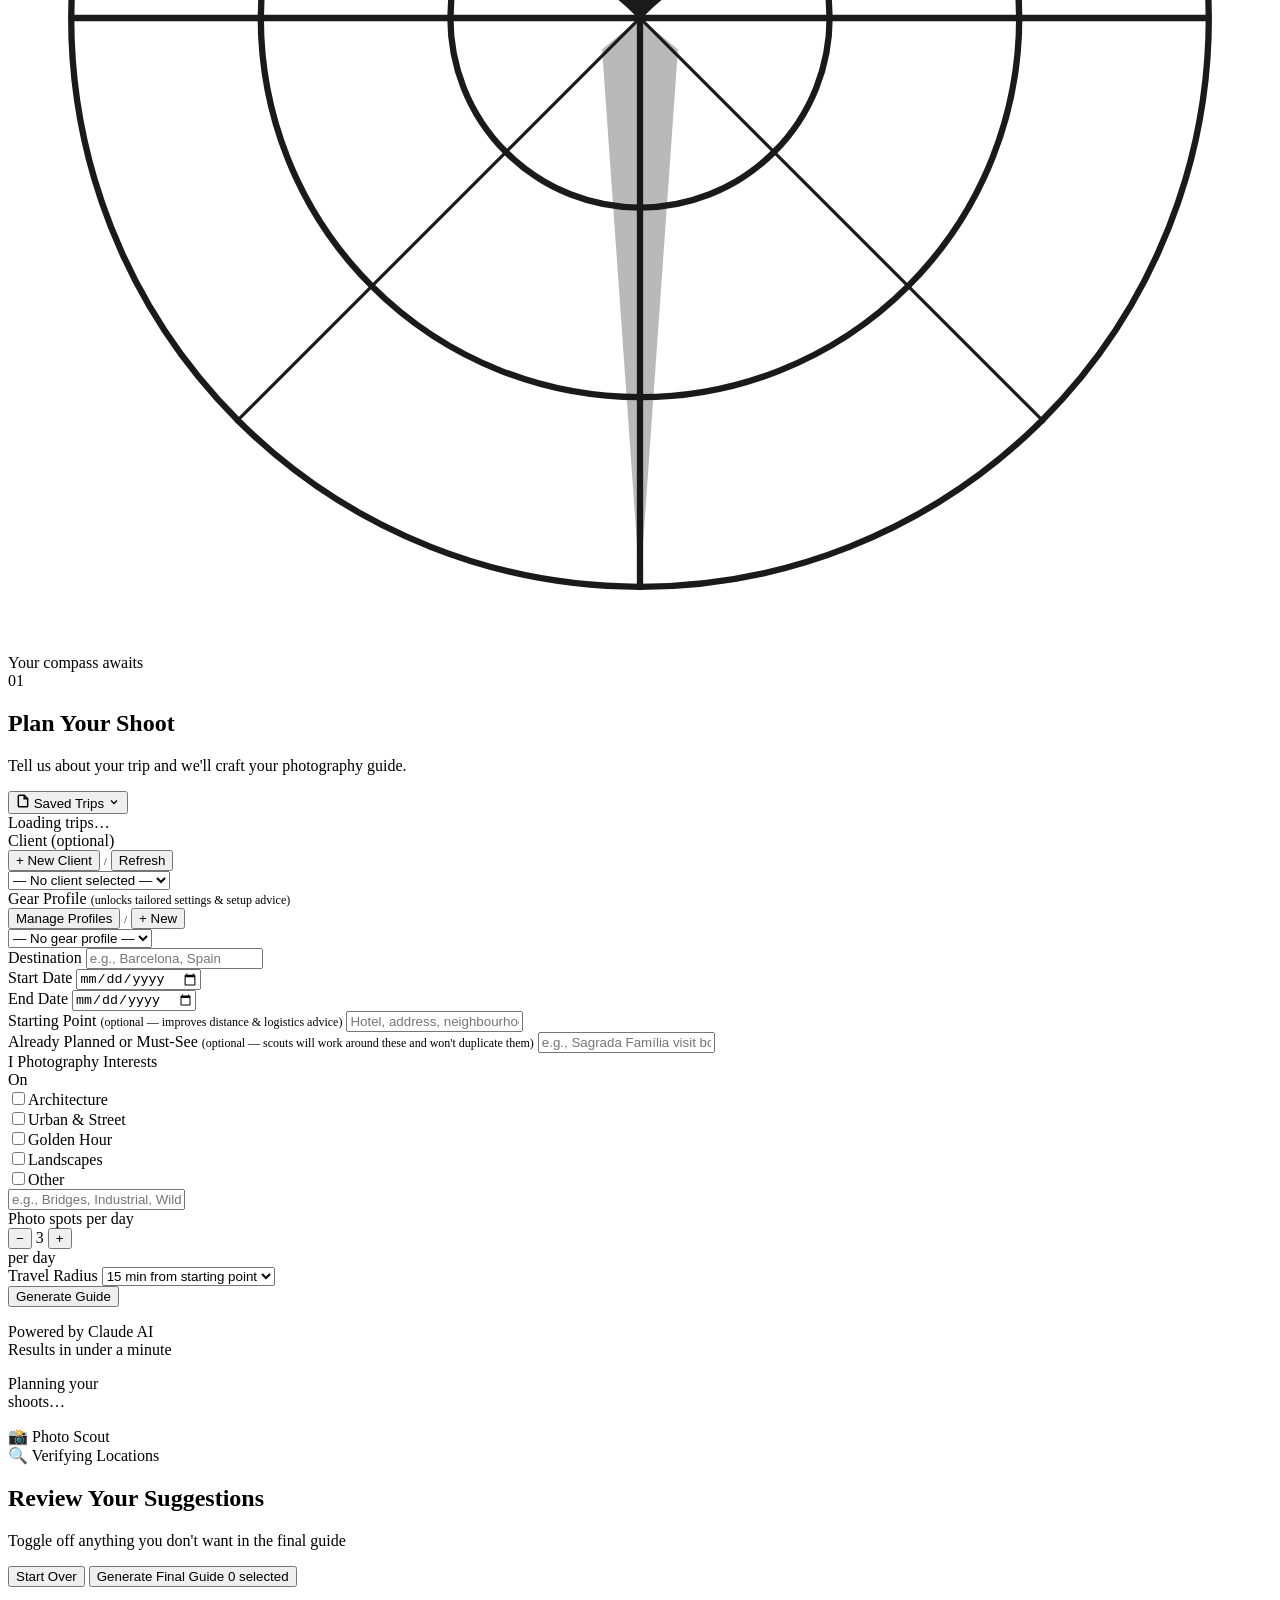
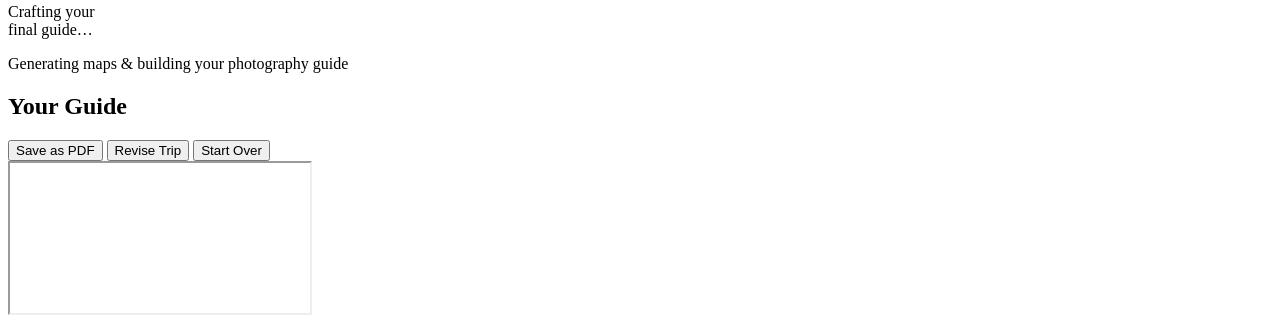
==== commit 59ad6f0f: "UX improvements: lens categories, multi-shot guides, form cleanup Form cleanup: - Remove dietary pre" ====
--- a/frontend/index.html
+++ b/frontend/index.html
@@ -60,25 +60,9 @@
                         <input type="text" id="cHomeCity" placeholder="New York, NY">
                     </div>
                 </div>
-                <div class="modal-row">
-                    <div class="modal-field">
-                        <label>Budget Preference</label>
-                        <select id="cBudget">
-                            <option value="">Unspecified</option>
-                            <option value="budget">Budget</option>
-                            <option value="moderate">Moderate</option>
-                            <option value="upscale">Upscale</option>
-                            <option value="luxury">Luxury</option>
-                        </select>
-                    </div>
-                    <div class="modal-field">
-                        <label>Travel Style</label>
-                        <input type="text" id="cTravelStyle" placeholder="e.g., Adventure, Cultural">
-                    </div>
-                </div>
                 <div class="modal-field">
-                    <label>Dietary Requirements</label>
-                    <input type="text" id="cDietary" placeholder="e.g., Vegetarian, nut allergy, no shellfish, halal">
+                    <label>Travel Style</label>
+                    <input type="text" id="cTravelStyle" placeholder="e.g., Adventure, Cultural, Urban Explorer">
                 </div>
                 <div class="modal-field">
                     <label>Notes</label>
@@ -124,8 +108,33 @@
                 </div>
                 <div class="modal-row">
                     <div class="modal-field">
-                        <label>Lenses <span class="modal-hint">one per line, e.g. 16-35mm f/2.8</span></label>
-                        <textarea id="gpLenses" rows="4" placeholder="16-35mm f/2.8&#10;50mm f/1.8&#10;70-200mm f/4"></textarea>
+                        <label>Lenses</label>
+                        <div class="lens-categories">
+                            <label class="lens-option">
+                                <input type="checkbox" name="gpLens" value="Ultra-Wide Angle">
+                                <span>Ultra-Wide Angle <em>10–20mm · landscapes, architecture, interiors</em></span>
+                            </label>
+                            <label class="lens-option">
+                                <input type="checkbox" name="gpLens" value="Wide to Standard">
+                                <span>Wide to Standard <em>24–70mm · street, events, groups</em></span>
+                            </label>
+                            <label class="lens-option">
+                                <input type="checkbox" name="gpLens" value="All-in-One Zoom">
+                                <span>All-in-One Zoom <em>24–200mm+ · walk-around travel</em></span>
+                            </label>
+                            <label class="lens-option">
+                                <input type="checkbox" name="gpLens" value="Telephoto Zoom">
+                                <span>Telephoto Zoom <em>70–200mm · portraits, weddings</em></span>
+                            </label>
+                            <label class="lens-option">
+                                <input type="checkbox" name="gpLens" value="Super Telephoto">
+                                <span>Super Telephoto <em>200–600mm+ · wildlife, birds</em></span>
+                            </label>
+                            <label class="lens-option">
+                                <input type="checkbox" name="gpLens" value="Macro / Close-up">
+                                <span>Macro / Close-up <em>any focal length · insects, flowers, fine detail</em></span>
+                            </label>
+                        </div>
                     </div>
                     <div class="modal-field">
                         <label>Filters <span class="modal-hint">one per line, e.g. 6-stop ND</span></label>
@@ -285,8 +294,8 @@
 
             <div class="field-row">
                 <div class="field" style="grid-column: 1 / -1;">
-                    <label for="accommodation">Accommodation Address <span style="font-weight:300;text-transform:none;letter-spacing:0;font-size:0.75em;color:var(--rule)">(optional — improves distance &amp; logistics advice)</span></label>
-                    <input type="text" id="accommodation" placeholder="e.g., Hotel Arts, Carrer de la Marina 19-21, Barcelona">
+                    <label for="accommodation">Starting Point <span style="font-weight:300;text-transform:none;letter-spacing:0;font-size:0.75em;color:var(--rule)">(optional — improves distance &amp; logistics advice)</span></label>
+                    <input type="text" id="accommodation" placeholder="Hotel, address, neighbourhood, etc.">
                 </div>
             </div>
 
@@ -329,25 +338,15 @@
                 </div>
             </div>
 
-            <!-- Budget + Distance -->
+            <!-- Travel Radius -->
             <div class="field-row">
-                <div class="field">
-                    <label for="budget">Budget Range</label>
-                    <select id="budget" required>
-                        <option value="">Select...</option>
-                        <option value="Budget-Conscious">Budget-Conscious</option>
-                        <option value="Moderate" selected>Moderate</option>
-                        <option value="Upscale">Upscale</option>
-                        <option value="Flexible">Flexible</option>
-                    </select>
-                </div>
                 <div class="field">
                     <label for="distance">Travel Radius</label>
                     <select id="distance" required>
                         <option value="">Select...</option>
                         <option value="City Center Only">City Center Only</option>
-                        <option value="Up to 15 minutes" selected>Up to 15 minutes</option>
-                        <option value="Up to 30 minutes">Up to 30 minutes</option>
+                        <option value="15 min from starting point" selected>15 min from starting point</option>
+                        <option value="30 min from starting point">30 min from starting point</option>
                         <option value="Flexible">Flexible</option>
                     </select>
                 </div>
